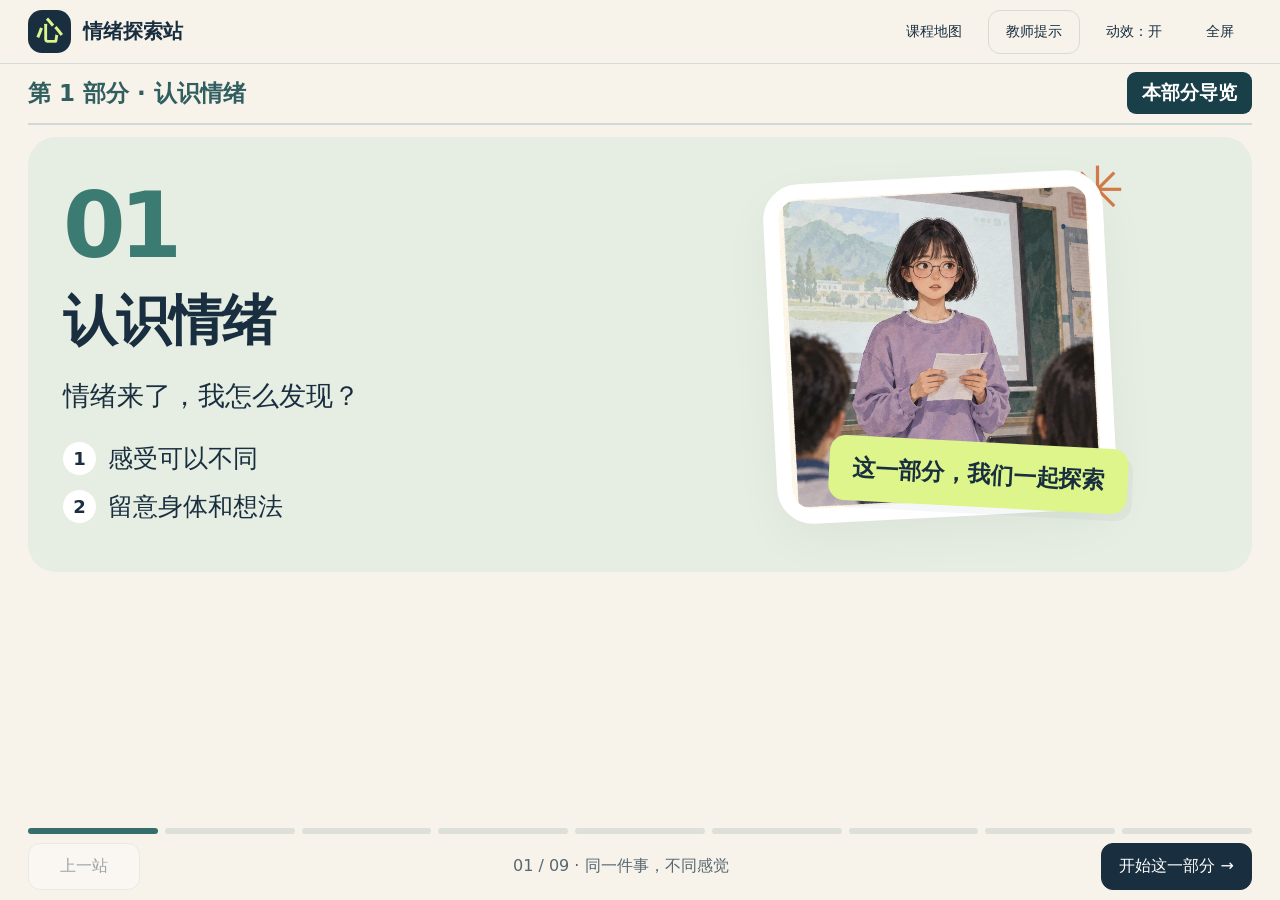
==== index.html @ 439ca166 "Publish emotion classroom and self-contained offline edition" ====
<!doctype html><html lang="zh-CN"><head><meta charset="utf-8"><meta name="viewport" content="width=device-width,initial-scale=1"><meta name="theme-color" content="#192f40"><meta name="description" content="面向初中生的50分钟情绪互动课堂。用校园故事理解情绪，练习缓冲、行动与求助。"><title>情绪探索站 · 和情绪相处</title><link rel="icon" type="image/svg+xml" href="data:image/svg+xml,%3Csvg xmlns='http://www.w3.org/2000/svg' viewBox='0 0 40 40'%3E%3Crect width='40' height='40' rx='12' fill='%23192f40'/%3E%3Cpath d='M10 23q10-18 20 0M12 28h16' fill='none' stroke='%23ddf58b' stroke-width='4' stroke-linecap='round'/%3E%3C/svg%3E"><link rel="stylesheet" href="style.css"></head><body><a class="skip" href="#main">跳到课堂内容</a><header class="topbar"><a class="brand" href="#" aria-label="回到第一站"><span class="brand-mark">心</span><span>情绪探索站</span></a><div class="tools"><button id="contentsBtn">课程地图</button><button id="teacherBtn">教师提示</button><button id="motionBtn" aria-pressed="true">动效：开</button><button id="fullBtn" title="切换全屏">全屏</button></div></header><main id="main" tabindex="-1"></main><footer class="journey"><div id="progress" aria-label="课程进度"></div><div class="journey-row"><button id="prev" class="nav-btn">上一站</button><span id="stepLabel"></span><button id="next" class="nav-btn primary">下一站 <span aria-hidden="true">→</span></button></div></footer><dialog id="mapDialog"><div class="dialog-head"><h2>今天的路线</h2><button data-close="mapDialog" aria-label="关闭课程地图">关闭</button></div><p>一起探索 50 分钟。不用记住所有术语，带走一个能用的方法。</p><div id="mapItems"></div></dialog><dialog id="teacherDialog"><div class="dialog-head"><h2>教师提示</h2><button data-close="teacherDialog" aria-label="关闭教师提示">关闭</button></div><div id="teacherContent"></div></dialog><script src="app.js"></script></body></html>
---- style.css ----
:root{--ink:#192f40;--muted:#586872;--paper:#f7f3eb;--teal:#356e6c;--lime:#ddf58b;--purple:#e2def9;--line:#d7dbd5;--orange:#af4c32;font-family:'Hiragino Sans GB','Microsoft YaHei',system-ui,sans-serif;color:var(--ink);background:var(--paper);font-size:16px}*{box-sizing:border-box}body{margin:0}button,a,input{ -webkit-tap-highlight-color:transparent}button{font:inherit;cursor:pointer;color:inherit;border:1px solid var(--line);background:transparent;border-radius:12px;padding:12px 17px;transition:background .2s,transform .2s}button:hover{background:#e9ece4}button:focus-visible,a:focus-visible,summary:focus-visible{outline:3px solid #7856ce;outline-offset:4px}button:disabled{opacity:.4;cursor:default}a{color:var(--teal);text-underline-offset:4px}.skip{position:absolute;top:-60px;z-index:10;background:#fff;padding:12px}.skip:focus{top:5px}.topbar{display:flex;justify-content:space-between;align-items:center;padding:22px max(28px,calc((100vw - 1280px)/2));border-bottom:1px solid var(--line);gap:15px}.brand{display:flex;align-items:center;gap:12px;text-decoration:none;font-weight:800;color:var(--ink);font-size:20px}.brand small{display:block;font-size:12px;letter-spacing:2px;font-weight:400;margin-top:3px;color:var(--muted)}.brand-mark{display:grid;place-items:center;width:43px;height:43px;border-radius:14px;background:var(--ink);color:var(--lime);font-size:25px}.tools{display:flex;gap:8px}.tools button{font-size:14px;border-color:transparent}.tools button:nth-child(2){border-color:var(--line)}main{max-width:1280px;margin:auto;padding:34px 28px 28px;min-height:calc(100svh - 210px);outline:none}.eyebrow{display:flex;gap:12px;align-items:center;color:var(--teal);font-size:14px;letter-spacing:1px;font-weight:700;margin:0 0 20px}.eyebrow .time{font-size:13px;color:var(--muted);font-weight:400;letter-spacing:0;border-left:1px solid var(--line);padding-left:12px}.stage-heading{display:flex;justify-content:space-between;gap:20px;align-items:flex-start;margin-bottom:28px}h1{font-size:clamp(29px,3.6vw,48px);letter-spacing:-1px;line-height:1.4;margin:0 0 14px;font-weight:850}h2{font-size:24px;line-height:1.5;margin:0 0 14px}p{line-height:1.8;margin:0 0 18px}.intro{color:var(--muted);font-size:18px}.split{display:grid;grid-template-columns:1fr 1.13fr;gap:58px;align-items:center}.visual{position:relative}.visual img{width:100%;display:block;border-radius:26px;aspect-ratio:1;object-fit:cover}.postcard{padding:14px;background:#fff;box-shadow:0 10px 35px #192f4010;transform:rotate(-2deg);border-radius:22px}.postcard img{border-radius:12px}.sticker{position:absolute;right:-12px;bottom:35px;background:var(--lime);padding:13px 22px;border-radius:8px;transform:rotate(5deg);font-size:18px;font-weight:700;box-shadow:0 5px 0 #192f400a}.question{font-size:30px;line-height:1.5;font-weight:750;margin:0 0 20px}.options{display:grid;grid-template-columns:1fr 1fr;gap:12px}.option{text-align:left;background:#fff;padding:21px 18px;border-radius:16px;border:2px solid transparent;font-size:19px;display:flex;gap:13px;align-items:center;min-height:80px}.option b{width:34px;height:34px;display:grid;place-items:center;border-radius:50%;background:var(--paper);font-size:15px;flex-shrink:0}.option:hover{transform:translateY(-3px);background:#fff;border-color:var(--teal)}.option.selected{background:var(--ink);color:white;border-color:var(--ink)}.option.selected b{background:var(--lime);color:var(--ink)}.response{padding:20px 23px;background:var(--purple);border-radius:16px;line-height:1.8;min-height:96px;margin-top:18px;font-size:17px}.response:empty{display:none}.fine{font-size:14px;color:var(--muted);line-height:1.8}.agreement{margin-top:18px;font-size:14px;line-height:1.8;color:var(--muted)}summary{cursor:pointer;font-weight:650}details p{margin-top:10px}.journey{max-width:1280px;margin:auto;padding:0 28px 24px}.journey-row{display:flex;align-items:center;justify-content:space-between;padding-top:16px;gap:10px}.journey-row span{font-size:14px;color:var(--muted)}.nav-btn{min-width:112px;background:#fff}.primary{background:var(--ink);color:white;border-color:var(--ink)}.primary:hover{background:#294957}.primary span{color:var(--lime)}#progress{display:flex;gap:7px}#progress button{flex:1;height:6px;border:0;padding:0;background:#dce0d8;border-radius:5px}#progress button.done{background:#789994}#progress button.current{background:var(--teal)}dialog{border:none;padding:30px;max-width:min(760px,94vw);max-height:88svh;border-radius:24px;background:var(--paper);color:var(--ink);box-shadow:0 30px 100px #0004}dialog::backdrop{background:#14293499;backdrop-filter:blur(4px)}.dialog-head{display:flex;justify-content:space-between;align-items:center;gap:20px;margin-bottom:14px}.dialog-head h2{margin:0}.dialog-head button{font-size:14px;background:#fff}#mapItems{display:grid;gap:10px}#mapItems button{display:flex;justify-content:space-between;gap:20px;text-align:left;background:#fff}#mapItems small{white-space:nowrap;color:var(--muted)}.note-block{padding:18px 0;border-bottom:1px solid var(--line)}.note-block h3{font-size:17px;margin:0 0 8px}.note-block p{font-size:16px;margin:0;white-space:pre-line}.badge{display:inline-block;background:var(--purple);padding:8px 12px;border-radius:30px;font-size:14px}.chips{display:flex;gap:10px;flex-wrap:wrap}.chips button.active{background:var(--ink);color:#fff}.fade-in{animation:appear .35s ease-out}@keyframes appear{from{opacity:.2;transform:translateY(8px)}to{opacity:1;transform:translateY(0)}}@media(min-width:1500px){main{padding-top:50px}.split{gap:80px}}@media(max-width:760px){.topbar{padding:16px 18px}.brand{font-size:17px;gap:8px}.brand small{font-size:11px}.brand-mark{width:36px;height:36px;font-size:21px}.tools{gap:0}.tools button{padding:10px 8px;font-size:13px}#fullBtn{display:none}main{padding:24px 20px;min-height:0}.split{grid-template-columns:1fr;gap:28px}.visual{max-width:320px;width:100%;margin:auto}.postcard{padding:10px}.sticker{right:-6px;bottom:15px;font-size:15px;padding:10px 15px}.question{font-size:25px}.option{font-size:17px;padding:16px 12px;min-height:72px}.options{gap:10px}.intro{font-size:16px}.journey{padding:15px 20px 24px}.stage-heading{display:block}.eyebrow{font-size:13px;gap:8px}.time{font-size:12px!important}.response{font-size:16px}.journey-row span{font-size:12px}.nav-btn{min-width:85px;padding:12px}dialog{padding:22px}.brand small{letter-spacing:1px}}@media(prefers-reduced-motion:reduce){*,*:before,*:after{animation:none!important;transition:none!important;scroll-behavior:auto!important}}
.lab-layout{display:grid;grid-template-columns:0.85fr 1.15fr;gap:48px;align-items:center}.lab-tabs{display:grid;gap:12px}.lab-tab{background:white;border:2px solid transparent;text-align:left;padding:20px 23px;display:grid;grid-template-columns:80px 1fr;gap:15px;align-items:center}.lab-tab.active{border-color:var(--teal);background:#eaf0e4}.lab-tab strong{font-size:23px}.lab-tab span{font-size:16px;line-height:1.7}.concept{margin-top:24px;border-top:1px solid var(--line);padding-top:22px;font-size:18px;line-height:1.8}.concept b{color:var(--teal)}.theory-tag{display:inline-flex;background:var(--purple);font-size:14px;padding:8px 14px;border-radius:24px;white-space:nowrap}.scenario{padding:20px 25px;background:white;border-left:4px solid var(--teal);border-radius:0 15px 15px 0;margin:20px 0;font-size:20px;line-height:1.7}.switches{display:flex;gap:10px;flex-wrap:wrap;margin-bottom:20px}.switches button{background:#fff}.switches button.active{background:var(--ink);color:#fff;border-color:var(--ink)}.model{display:grid;grid-template-columns:1fr 44px 1fr 44px 1fr;align-items:center;margin:25px 0}.model-part{padding:23px;background:white;border-radius:20px;min-height:172px}.model-part:nth-child(3){background:var(--purple)}.model-part h3{font-size:16px;color:var(--teal);margin:0 0 14px}.model-part p{font-size:23px;line-height:1.65;margin:0}.model-join{text-align:center;font-size:26px;color:var(--teal)}.check-panel{display:grid;grid-template-columns:1.1fr 1fr;gap:28px;align-items:center;padding:24px 28px;border:1px solid var(--line);border-radius:20px}.check-panel h2{font-size:20px}.check-panel p{margin:0;font-size:16px}.check-panel .options{grid-template-columns:1fr}.check-panel .option{min-height:55px;padding:13px;font-size:16px}.check-panel .response{font-size:16px;min-height:0;grid-column:1/-1;margin-top:0}.strategy-nav{display:grid;grid-template-columns:repeat(5,1fr);gap:10px;margin-top:25px}.strategy-nav button{text-align:left;padding:20px 16px;background:#fff;border:2px solid transparent}.strategy-nav button strong{display:block;font-size:38px;color:var(--teal);margin-bottom:16px;font-weight:450}.strategy-nav button span{font-size:19px;font-weight:700}.strategy-nav button small{display:block;color:var(--muted);font-size:13px;margin-top:8px}.strategy-nav button.active{background:var(--ink);color:white}.strategy-nav button.active strong{color:var(--lime)}.strategy-nav button.active small{color:#cedbd9}.strategy-detail{display:grid;grid-template-columns:150px 1fr;gap:30px;align-items:center;margin-top:24px;padding:28px;background:var(--purple);border-radius:22px}.strategy-detail .big-num{font-size:95px;color:#6b62a4;line-height:1;font-weight:350}.strategy-detail h2{font-size:28px}.strategy-detail p{margin:0;font-size:18px}.timer-layout{display:grid;grid-template-columns:1.1fr 0.9fr;gap:44px;align-items:start}.practice-panel{background:var(--ink);color:#fff;border-radius:28px;padding:32px;text-align:center}.practice-panel .fine{color:#c1d0d1}.timer-face{margin:25px auto;width:230px;height:230px;display:grid;place-content:center;border-radius:50%;border:4px solid #507070;box-shadow:0 0 0 12px #ffffff05}.timer-face strong{font-size:62px;letter-spacing:2px;font-variant-numeric:tabular-nums;font-weight:500;color:var(--lime)}.timer-face span{font-size:14px;color:#c4d0cd;margin-top:8px}.timer-prompt{font-size:23px;line-height:1.7;min-height:80px}.timer-buttons{display:flex;justify-content:center;gap:12px;margin:20px 0}.timer-buttons button{color:white;border-color:#708689}.timer-buttons .primary{color:var(--ink);background:var(--lime);border-color:var(--lime)}.timer-buttons button:hover{background:#47646a}.voice-control{display:flex;justify-content:center;gap:9px;align-items:center;font-size:14px;color:#d8e0dd}.voice-control input{width:19px;height:19px;accent-color:var(--lime)}.practice-guide img{width:100%;max-height:260px;object-fit:contain;border-radius:20px}.practice-guide .chips{margin:18px 0}.practice-guide h2{font-size:24px}.practice-guide p{font-size:17px}.quiet-link{font-size:14px;margin-top:14px;display:inline-block}.mini-feedback{padding:15px;background:#fff;border-radius:16px;font-size:16px;line-height:1.8}.action-layout{display:grid;grid-template-columns:0.8fr 1.2fr;gap:30px}.scene-tabs{display:grid;gap:12px;align-content:start}.scene-tabs button{text-align:left;padding:22px;background:#fff;font-size:19px;border:2px solid transparent}.scene-tabs button.active{border-color:var(--teal);background:#e8eee4}.action-card{background:var(--purple);padding:32px;border-radius:24px;min-height:340px;display:flex;flex-direction:column;justify-content:center}.action-card .quote{font-size:31px;line-height:1.7;font-weight:700;margin-bottom:24px}.action-card p{font-size:18px}.label{font-size:14px;color:var(--teal);display:block;margin-bottom:12px}.rehearsal{display:grid;grid-template-columns:1fr 1fr;gap:35px}.rehearsal .prompt-card{padding:30px;background:var(--purple);border-radius:25px}.prompt-card .big-quote{font-size:45px;font-weight:750;line-height:1.6;margin:20px 0 28px}.phase-list{display:grid;gap:12px}.phase-list div{font-size:17px;padding:13px 0;border-bottom:1px solid #a4a1be55}.phase-list strong{margin-right:16px;color:var(--teal)}.support-grid{display:grid;grid-template-columns:0.8fr 1.2fr;gap:42px;align-items:center}.support-grid img{width:100%;border-radius:24px}.response-choices{display:grid;gap:10px}.response-choices button{text-align:left;padding:16px;background:#fff;line-height:1.6;font-size:18px}.response-choices button.active{background:var(--ink);color:#fff}.help-path{margin-top:30px;padding-top:25px;border-top:1px solid var(--line)}.help-path h2{margin-bottom:18px}.help-cards{display:grid;grid-template-columns:1fr 1fr 1fr;gap:14px}.help-card{padding:22px;background:#fff;border-radius:18px}.help-card:last-child{background:#f4e2d8}.help-card h3{font-size:20px;margin:0 0 12px}.help-card p{font-size:16px;margin:0}.help-script{margin-top:20px;font-size:24px;line-height:1.7;padding:24px;background:var(--purple);border-radius:18px}.recap-grid{display:grid;grid-template-columns:1.1fr .9fr;gap:35px}.takeaway{background:var(--ink);color:white;padding:32px;border-radius:25px}.takeaway h2{font-size:30px;color:var(--lime)}.takeaway .small{color:#cfdbd8;font-size:15px}.takeaway p{font-size:22px}.takeaway .badge{color:var(--ink);margin:6px 4px 6px 0}.end-note{font-size:18px;margin-top:25px}.sources{margin-top:28px;border-top:1px solid var(--line);padding-top:20px}.sources summary{font-size:15px}.sources li{margin:12px 0;line-height:1.7;font-size:14px}.small-note{margin-top:20px;font-size:14px;color:var(--muted)}.big-dialog-note{padding:17px;background:var(--purple);border-radius:14px}.teacher-source{font-size:14px;margin:18px 0 0}.teacher-source a{display:inline-block;margin-right:12px}.practice-media{margin-top:22px;padding:16px;background:#fff;border-radius:16px}.practice-media summary{font-size:14px}.practice-media p{font-size:14px}.next-hint{font-size:15px;color:var(--muted)}@media(max-width:950px){.strategy-nav{gap:6px}.strategy-nav button{padding:15px 10px}.strategy-nav button span{font-size:17px}.timer-layout{gap:25px}.timer-face{width:200px;height:200px}.model-part{padding:18px}.model-part p{font-size:20px}}@media(max-width:760px){.lab-layout,.timer-layout,.action-layout,.rehearsal,.support-grid,.recap-grid{grid-template-columns:1fr;gap:24px}.lab-layout .visual{max-width:260px}.model{grid-template-columns:1fr;gap:10px}.model-part{min-height:auto;padding:20px}.model-join{transform:rotate(90deg);font-size:20px;line-height:1}.model-part p{font-size:21px}.check-panel{grid-template-columns:1fr;padding:20px;gap:20px}.theory-tag{white-space:normal;margin-top:8px}.strategy-nav{grid-template-columns:repeat(2,1fr)}.strategy-nav button:last-child{grid-column:1/-1}.strategy-nav button strong{font-size:30px;margin-bottom:7px}.strategy-nav button span{font-size:18px}.strategy-detail{grid-template-columns:50px 1fr;padding:22px;gap:15px}.strategy-detail .big-num{font-size:43px}.strategy-detail h2{font-size:23px}.strategy-detail p{font-size:16px}.practice-panel{padding:25px}.practice-guide img{max-height:200px}.timer-face{width:210px;height:210px}.action-card{min-height:280px;padding:25px}.action-card .quote{font-size:26px}.scene-tabs{grid-template-columns:1fr 1fr 1fr;gap:8px}.scene-tabs button{font-size:15px;padding:13px 9px}.prompt-card .big-quote{font-size:37px}.support-grid img{max-height:260px;object-fit:contain}.help-cards{grid-template-columns:1fr}.help-script{font-size:21px}.takeaway{padding:25px}.scenario{font-size:18px}.lab-tab{grid-template-columns:70px 1fr}.stage-heading{margin-bottom:20px}.badge{font-size:13px}.rehearsal .prompt-card{padding:23px}}@media(min-width:1600px){body:fullscreen{font-size:20px}body:fullscreen main{max-width:1500px}body:fullscreen .journey{max-width:1500px}}
.local-audio{margin:10px 0 15px}.local-audio>span{display:block;font-size:13px;color:var(--muted);margin-bottom:7px}.local-audio audio{display:block;width:100%;height:38px;max-width:470px}.local-video{margin-top:14px}.local-video summary{font-size:16px;color:var(--teal);padding:14px 0}.local-video video{width:100%;aspect-ratio:16/9;border-radius:16px;background:#192f40}.split .visual{max-width:370px;margin:22px auto 0}.split h1{font-size:clamp(30px,3.5vw,46px);line-height:1.3}.split .response{min-height:80px;padding:15px 20px}.split .option{min-height:68px;padding:15px}.split .question{font-size:28px;margin-bottom:15px}.split p{margin-bottom:12px}@media(min-width:761px) and (max-height:850px){.split .visual{max-width:290px}.split h1{font-size:38px}main{padding-top:25px}.eyebrow{margin-bottom:15px}.topbar{padding-top:16px;padding-bottom:16px}.split .option{min-height:58px}.split{gap:50px}}@media(max-width:760px){.split .visual{max-width:230px}.split{gap:20px}.split h1{font-size:31px}.local-audio audio{height:42px}.timer-layout .practice-guide{order:-1}.practice-guide img{display:none}.practice-guide .mini-feedback{display:none}.timer-prompt{font-size:21px}.timer-face{width:170px;height:170px}.timer-face strong{font-size:48px}.topbar{flex-wrap:wrap}.tools{margin-left:auto}}
.practice-panel .badge{color:var(--ink)}
.lab-tab{grid-template-columns:120px 1fr}.lab-tab strong{font-size:22px}@media(max-width:760px){.lab-tab{grid-template-columns:85px 1fr;padding:18px 15px;gap:10px}.lab-tab strong{font-size:20px}}
.nav-btn{white-space:nowrap}
/* Guided teaching: finite motion, three purposeful steps, no breathing pacing. */
.lesson-phases{display:flex;gap:10px;margin-bottom:28px}.lesson-phases button{flex:1;display:flex;gap:10px;align-items:center;background:#fff;padding:13px 18px;font-size:17px}.lesson-phases button span{font-size:12px;color:var(--teal)}.lesson-phases button small{margin-left:auto;font-size:12px;color:var(--muted)}.lesson-phases button[aria-current=step]{background:var(--ink);color:#fff}.lesson-phases button[aria-current=step] span{color:var(--lime)}.lesson-phases button[aria-current=step] small{color:#d2dcda}.theory-flow{display:grid;grid-template-columns:repeat(3,1fr);gap:20px;margin:30px 0}.theory-card{border:1px solid var(--line);background:white;border-radius:24px;padding:28px;animation:concept-in .65s both;animation-delay:calc(var(--i)*.14s)}.theory-card:nth-child(2){background:var(--purple)}.card-count{display:inline-block;color:var(--teal);font-size:36px;margin-bottom:25px}.theory-card h2{font-size:28px}.theory-card p{font-size:20px;line-height:1.8}.theory-example{display:flex;gap:30px;align-items:center;border-left:4px solid var(--teal);padding:20px 25px;background:#eaf0e4;border-radius:0 18px 18px 0}.theory-example>span{flex-shrink:0;color:var(--teal);font-size:14px}.theory-example p{margin:0;font-size:20px}.transition-line,.flow-caption{font-size:16px;color:var(--muted);margin:22px 0}.reveal-answer{margin-top:30px;background:var(--purple);border-radius:24px;padding:28px}.reveal-answer summary{font-size:22px;padding:8px}.answer-body{padding-top:25px;animation:concept-in .45s both}.answer-body h2{font-size:26px;line-height:1.8}.answer-body p{font-size:22px;line-height:1.9}.review-takeaway{padding:30px 0}.review-takeaway span{font-size:15px;color:var(--muted)}.review-takeaway p{font-size:25px;line-height:1.8}.review-takeaway b{color:var(--teal);margin:0 12px}.model-part{animation:concept-in .5s both}.model-part:nth-child(3){animation-delay:.12s}.model-part:nth-child(5){animation-delay:.24s}.strategy-detail{animation:concept-in .45s both}.timer-face{--sweep:0deg;position:relative;border:0;background:radial-gradient(circle,var(--ink) 67%,transparent 68%),conic-gradient(var(--lime) var(--sweep),#507070 0)}.is-running .timer-face{box-shadow:0 0 0 12px #ddf58b12}.still *,.still *:before,.still *:after{animation:none!important;transition:none!important;scroll-behavior:auto!important}@keyframes concept-in{from{opacity:0;transform:translateY(16px)}to{opacity:1;transform:translateY(0)}}
@media(max-width:760px){.lesson-phases{gap:6px;margin-bottom:22px}.lesson-phases button{padding:12px 6px;font-size:14px;gap:5px;justify-content:center;flex-wrap:wrap}.lesson-phases button small{width:100%;margin:0;text-align:center}.theory-flow{grid-template-columns:1fr;gap:12px;margin:22px 0}.theory-card{padding:20px}.card-count{font-size:22px;margin-bottom:10px}.theory-card h2{font-size:23px}.theory-card p{font-size:18px;margin-bottom:0}.theory-example{display:block;padding:20px}.theory-example p{font-size:18px;margin-top:8px}.reveal-answer{padding:20px}.answer-body h2{font-size:22px}.answer-body p,.review-takeaway p{font-size:19px}.tools button{font-size:12px;padding:10px 7px}}
@media(prefers-reduced-motion:reduce){*,*:before,*:after{animation:none!important;transition:none!important}}
@media(min-width:761px) and (max-height:900px){main:has(.theory-flow){padding-top:16px;padding-bottom:10px}.lesson-phases{margin-bottom:18px}.theory-flow{margin:18px 0;gap:16px}.theory-card{padding:20px}.card-count{font-size:26px;margin-bottom:12px}.theory-card h2{font-size:25px;margin-bottom:10px}.theory-card p{font-size:18px;margin:0}.theory-example{padding:15px 20px}.theory-example p{font-size:18px}.flow-caption,.transition-line{margin:14px 0;font-size:14px}main:has(.theory-flow) h1{font-size:36px}main:has(.theory-flow) .intro{font-size:18px;margin-bottom:0}main:has(.theory-flow) .stage-heading{margin-bottom:18px}}
/* Projection-first content: directly visible explanations, strong type hierarchy. */
.display-cards{display:grid;grid-template-columns:repeat(3,1fr);gap:20px;margin:26px 0}.display-cards.two-col{grid-template-columns:repeat(2,1fr)}.display-card{background:#fff;border:1px solid var(--line);border-radius:22px;padding:24px;animation:concept-in .45s both}.display-card:nth-child(2){background:var(--purple)}.display-card .label{font-size:20px;color:#315f60;margin-bottom:16px}.display-card h2{font-size:28px;line-height:1.55;margin:0 0 14px}.display-card p{font-size:24px;line-height:1.65;margin:0}.class-takeaway{background:#e8eedf;border-left:5px solid var(--teal);padding:20px 24px;font-size:26px;line-height:1.65;margin:22px 0}.class-note{font-size:21px;line-height:1.7;color:#3c515b}.strategy-all{grid-template-columns:repeat(6,1fr);gap:16px}.strategy-all .display-card{grid-column:span 2}.strategy-all .display-card:nth-child(n+4){grid-column:span 3}.strategy-all .display-card h2{font-size:25px}.strategy-all .display-card p{font-size:23px}.support-direct{display:grid;grid-template-columns:.85fr 1.15fr;gap:24px;align-items:start}.support-direct video{width:100%;border-radius:20px;background:var(--ink)}.support-lines{display:block;margin:0}.support-lines .display-card{padding:18px;margin-bottom:14px}.support-lines .display-card h2{font-size:25px;margin-bottom:8px}.support-lines .label{margin-bottom:8px}.support-lines .display-card p{font-size:22px}.review-label{font-size:20px;color:var(--teal);margin:0}.reveal-answer .answer-body{padding-top:12px}.answer-body h2{font-size:28px}.answer-body p{font-size:26px}
@media(min-width:761px){h1,main:has(.theory-flow) h1{font-size:40px;line-height:1.4}.intro,main:has(.theory-flow) .intro{font-size:24px;line-height:1.6}.theory-card p{font-size:24px}.theory-card h2{font-size:28px}.theory-example p{font-size:24px}.theory-card .card-count{font-size:24px;margin-bottom:12px}.theory-flow{gap:18px}.theory-card{padding:22px}.concept{font-size:24px}.practice-guide p,.mini-feedback,.phase-list div{font-size:23px}.practice-guide h2{font-size:27px}.practice-guide .fine{font-size:18px}.phase-list strong{display:block}.lesson-phases button{font-size:18px}.local-audio>span{font-size:18px}.theory-example>span{font-size:18px}.review-takeaway p{font-size:26px}.transition-line,.flow-caption{font-size:18px}.journey-row span{font-size:16px}}
@media(min-width:761px) and (max-height:900px){.topbar{padding-top:12px;padding-bottom:12px}main{padding-top:14px}.lesson-phases{margin-bottom:14px}.stage-heading{margin-bottom:18px}.display-cards{margin:18px 0;gap:16px}.display-card{padding:20px}.display-card h2{font-size:27px}.display-card .label{margin-bottom:10px}.display-card p{font-size:24px}.class-takeaway{margin:16px 0;padding:16px 20px}.theory-card p,.theory-example p{font-size:24px}.class-note{margin:12px 0}.strategy-all .display-card{padding:16px}.strategy-all .display-card h2{font-size:24px}.strategy-all .display-card p{font-size:22px}}
@media(max-width:760px){.display-cards,.display-cards.two-col,.strategy-all,.support-direct{grid-template-columns:1fr;gap:14px}.strategy-all .display-card,.strategy-all .display-card:nth-child(n+4){grid-column:auto}.display-card{padding:20px}.display-card .label{font-size:17px}.display-card h2,.strategy-all .display-card h2{font-size:24px}.display-card p,.strategy-all .display-card p{font-size:20px}.class-takeaway{font-size:22px;padding:18px}.class-note{font-size:18px}.answer-body h2{font-size:23px}.answer-body p{font-size:21px}.support-lines .display-card h2{font-size:23px}.support-lines .display-card p{font-size:20px}}
@media(prefers-reduced-motion:reduce){*,*:before,*:after{animation:none!important;transition:none!important}}
.support-direct video{aspect-ratio:16/9;object-fit:contain}
/* Illustrated classroom edition */
.visual-lesson{display:grid;grid-template-columns:1.05fr .95fr;gap:52px;align-items:center;min-height:510px}.visual-copy h1,.activity-hero h1{font-size:clamp(36px,3.7vw,52px);line-height:1.35;margin:20px 0 24px;letter-spacing:-1px}.scene-art{position:relative;margin:20px 25px 28px;isolation:isolate;min-width:0}.photo-frame{background:white;border:15px solid white;border-radius:36px;box-shadow:0 16px 50px #192f400b;transform:rotate(-3deg);overflow:hidden}.photo-frame img{width:100%;display:block;aspect-ratio:1;object-fit:cover;border-radius:20px}.scene-art figcaption{position:absolute;right:-18px;bottom:10px;padding:17px 23px;background:var(--lime);border-radius:16px;font-size:23px;font-weight:750;transform:rotate(3deg);box-shadow:5px 7px 0 #192f4009;animation:sticker-settle .9s ease-out both}.art-spark{position:absolute;right:-15px;top:-24px;color:#d27a49;font-size:65px;animation:spark-turn 18s linear infinite;z-index:-1}.living-model{margin:18px 0}.living-node{display:flex;gap:20px;align-items:center}.node-dot{width:62px;height:62px;display:grid;place-items:center;background:#e1dcf6;border-radius:50%;font-size:28px;flex-shrink:0;animation:node-glow 9s ease-in-out infinite;animation-delay:calc(var(--i)*3s)}.living-node:nth-of-type(3) .node-dot{background:#f3d6bd}.living-node h2{font-size:27px;margin:0 0 3px}.living-node p{font-size:24px;margin:0;color:#4b6166}.living-link{display:block;margin:3px 0 3px 23px;color:var(--teal);font-size:25px;animation:link-travel 3s ease-in-out infinite}.visual-bottom{border-left:4px solid #467b73;padding-left:17px;font-size:24px;line-height:1.65;margin:24px 0 10px}.review-poster{display:grid;grid-template-columns:1.1fr .9fr;gap:38px;padding:38px 42px;background:#193f49;border-radius:32px;color:white;align-items:center;min-height:500px;overflow:hidden}.review-poster h1{font-size:46px;color:#e2f797;line-height:1.4;margin:25px 0}.review-poster p{font-size:26px;line-height:1.7}.review-poster .scene-art{margin:20px 10px}.review-poster figcaption{color:var(--ink);font-size:20px}.poster-kicker{color:#c3d8d4;font-size:18px}.poster-route{display:flex;gap:10px;align-items:center;flex-wrap:wrap;margin:30px 0}.poster-route span{background:#ffffff13;padding:10px 12px;border-radius:12px;font-size:19px}.poster-route b{color:#dff594}.poster-question{border-top:1px solid #ffffff33;padding-top:20px;color:#e3e9e7}.story-line{font-size:27px;line-height:1.6}.feeling-bubbles{display:grid;grid-template-columns:repeat(4,1fr);gap:12px;margin:30px 0}.feeling-bubbles>div{text-align:center}.face{width:78px;height:78px;display:grid;place-items:center;font-size:42px;border-radius:50%;background:#e6edbd;margin:auto auto 13px;animation:float-soft 6s ease-in-out infinite}.feeling-bubbles>div:nth-child(2) .face{background:#e4def8;animation-delay:-2s}.feeling-bubbles>div:nth-child(3) .face{background:#f6d4b2;animation-delay:-4s}.feeling-bubbles>div:nth-child(4) .face{background:#d4e4e7;animation-delay:-1s}.feeling-bubbles b{font-size:22px}.signal-scene{display:grid;grid-template-columns:1fr 1fr;gap:60px;align-items:center}.signal-scene .scene-art{max-width:370px;margin:10px auto 25px}.signal-stack article{display:flex;align-items:center;gap:25px;padding:19px 0;border-bottom:1px solid var(--line)}.signal-stack h2{font-size:27px;margin:0 0 7px}.signal-stack p{font-size:26px;margin:0}.signal-icon{font-size:48px;width:78px;height:78px;display:grid;place-items:center;background:#e4def8;border-radius:23px;animation:float-soft 7s ease-in-out infinite}.signal-stack article:nth-child(2) .signal-icon{background:#f5d9bd;animation-delay:-2s}.signal-stack article:nth-child(3) .signal-icon{background:#deebbb;animation-delay:-4s}.detective-layout{display:grid;grid-template-columns:.62fr 1.38fr;align-items:center;gap:35px}.detective-layout>img{width:100%;border-radius:50%;animation:lens-scan 9s ease-in-out infinite}.fact-pair{display:grid;grid-template-columns:1fr;gap:8px}.fact-pair article{border-radius:22px;padding:20px 25px;background:white;position:relative}.fact-pair article:last-child{background:#e2def9}.fact-pair article>span{font-size:18px;color:var(--teal)}.fact-pair h2{font-size:30px;margin:10px 0}.fact-pair p{font-size:24px;margin:0}.not-equal{font-size:36px;text-align:center;color:#a65c38;line-height:1}.story-triptych{display:grid;grid-template-columns:repeat(3,1fr);gap:25px}.story-triptych article{background:#fff;border-radius:25px;padding:16px 20px 22px;overflow:hidden}.story-triptych img{width:100%;aspect-ratio:1.3;object-fit:cover;border-radius:16px;margin-bottom:16px}.story-triptych article>span{font-size:18px;color:var(--teal)}.story-triptych h2{font-size:27px;line-height:1.6;margin:12px 0 0}.story-triptych article:nth-child(2){background:#e7e2f7}.story-triptych article:nth-child(3){background:#e5ecd3}.practice-panel{background:#193f49}.strategy-all .display-card{border-top:5px solid #50887f}.strategy-all .display-card:nth-child(2n){border-color:#ab93d0}.strategy-all .display-card:nth-child(3n){border-color:#d79360}
@keyframes float-soft{0%,100%{transform:translateY(0)}50%{transform:translateY(-7px)}}@keyframes spark-turn{to{transform:rotate(360deg)}}@keyframes link-travel{0%,100%{transform:translateY(-2px)}50%{transform:translateY(5px)}}@keyframes node-glow{0%,28%,100%{box-shadow:0 0 0 0 #356e6c00}12%{box-shadow:0 0 0 9px #356e6c15}}@keyframes lens-scan{0%,100%{transform:rotate(-4deg)}50%{transform:rotate(5deg)}}@keyframes sticker-settle{from{transform:translateY(14px) rotate(-5deg);opacity:.4}to{transform:translateY(0) rotate(3deg);opacity:1}}
@media(min-width:761px) and (max-height:900px){.visual-lesson{min-height:480px;gap:35px}.visual-copy h1,.activity-hero h1{font-size:42px;margin:16px 0 20px}.scene-art{max-width:400px;margin:20px auto 30px;width:90%}.living-node h2{font-size:26px}.living-node p{font-size:24px}.living-link{font-size:22px}.visual-bottom{margin-top:20px}.review-poster{min-height:480px;padding:30px 35px}.review-poster h1{font-size:42px}.review-poster p{font-size:24px}.story-triptych img{max-height:260px}.signal-scene .scene-art{max-width:310px}.detective-layout>img{max-width:290px;margin:auto}}
@media(max-width:760px){.visual-lesson,.review-poster,.signal-scene,.detective-layout{grid-template-columns:1fr;gap:20px;min-height:0}.visual-copy h1,.activity-hero h1{font-size:33px;margin:18px 0}.scene-art{width:80%;max-width:300px;margin:16px auto 32px;grid-row:2}.scene-art figcaption{font-size:17px;padding:12px 15px;right:-15px}.photo-frame{border-width:10px;border-radius:26px}.art-spark{font-size:45px}.living-model{display:flex;gap:10px;align-items:flex-start}.living-node{display:block;flex:1}.node-dot{width:45px;height:45px;font-size:20px;margin-bottom:10px}.living-node h2{font-size:19px}.living-node p{font-size:17px;line-height:1.6}.living-link{display:none}.visual-bottom{font-size:20px}.review-poster{padding:25px 22px;border-radius:25px}.review-poster h1{font-size:33px}.review-poster p{font-size:21px}.poster-route{gap:6px;margin:22px 0}.poster-route span{font-size:15px;padding:8px}.poster-kicker{font-size:16px}.story-line{font-size:22px}.face{width:60px;height:60px;font-size:33px}.feeling-bubbles{gap:8px}.feeling-bubbles b{font-size:17px}.signal-scene .scene-art{max-width:250px;grid-row:1}.signal-stack article{padding:15px 0}.signal-stack h2{font-size:23px}.signal-stack p{font-size:21px}.signal-icon{font-size:35px;width:60px;height:60px}.detective-layout>img{max-width:170px;margin:auto}.fact-pair h2{font-size:24px}.fact-pair p{font-size:20px}.story-triptych{grid-template-columns:1fr}.story-triptych article{display:grid;grid-template-columns:110px 1fr;column-gap:18px;align-items:center}.story-triptych img{grid-row:1/3;aspect-ratio:1;margin:0}.story-triptych article>span{font-size:16px}.story-triptych h2{font-size:22px;margin-top:5px}}
@media(prefers-reduced-motion:reduce){*,*:before,*:after{animation:none!important;transition:none!important}}
.compact-practice .practice-guide .scene-art{max-width:260px;margin:0 auto 28px}.compact-practice .practice-guide .scene-art img{max-height:none;display:block}.compact-practice .practice-guide h2{font-size:27px;margin:15px 0 10px}.compact-practice .practice-guide p{font-size:24px;margin:0}.compact-practice .practice-guide .chips{justify-content:center}.compact-practice .practice-panel{padding:22px 28px}.compact-practice .timer-face{width:165px;height:165px;margin:18px auto}.compact-practice .timer-face strong{font-size:48px}.compact-practice .timer-prompt{font-size:24px;min-height:68px}.compact-practice .timer-buttons{margin:14px 0}.compact-practice .fine{margin:10px 0 0}.compact-rehearsal .practice-panel{padding:22px}.compact-rehearsal .timer-face{width:170px;height:170px;margin:18px auto}.compact-rehearsal .timer-face strong{font-size:48px}.compact-rehearsal .timer-prompt{font-size:24px;min-height:70px}.compact-rehearsal .prompt-card .big-quote{font-size:45px;margin:10px 0 22px}.rehearsal-steps{display:flex;gap:12px;align-items:center;margin:20px 0;font-size:24px}.rehearsal-steps b{color:var(--teal)}
body.classroom-screen{height:100svh;overflow:hidden;display:flex;flex-direction:column}.classroom-screen .topbar{height:64px;flex-shrink:0;padding-top:8px;padding-bottom:8px}.classroom-screen main{position:relative;flex:1;width:100%;max-width:none;min-height:0;padding:0;overflow:hidden}.classroom-screen .screen-content{position:absolute;left:50%;top:8px;transform-origin:top center}.classroom-screen .journey{height:78px;flex-shrink:0;padding:6px 28px 10px;width:100%;max-width:1280px}.classroom-screen .journey-row{padding-top:9px}.classroom-screen .lesson-phases{margin-bottom:12px}.classroom-screen .lesson-phases button{padding:9px 16px}.classroom-screen .eyebrow{margin-bottom:13px}.classroom-screen .stage-heading{margin-bottom:18px}.classroom-screen .stage-heading h1{font-size:38px}.classroom-screen .intro{margin-bottom:12px}.classroom-screen .visual-lesson{min-height:0}.classroom-screen .review-poster{min-height:0}.classroom-screen .living-node .node-dot{width:51px;height:51px}.classroom-screen .living-link{line-height:1;margin-top:2px;margin-bottom:2px}.classroom-screen .scene-art{max-width:360px}.classroom-screen .review-poster .scene-art{max-width:310px}.classroom-screen .support-direct .display-card{padding:13px 18px;margin-bottom:12px}.classroom-screen .support-direct .display-card h2{font-size:24px}.classroom-screen .support-direct .display-card p{font-size:22px}.classroom-screen .support-direct video{margin-top:12px}.classroom-screen .class-note{margin:10px 0}.classroom-screen .story-triptych img{max-height:220px}.classroom-screen .feeling-bubbles{margin:22px 0}.classroom-screen .signal-scene .scene-art{max-width:290px}
@media(max-width:899px){.screen-content{width:auto!important;transform:none!important}.compact-practice .practice-guide{order:0}.compact-practice .practice-guide .scene-art{display:block;max-width:230px}.compact-practice .practice-guide .scene-art img{display:block}.compact-rehearsal .prompt-card .big-quote{font-size:36px}}
.section-bar{display:flex;align-items:center;justify-content:space-between;gap:15px;margin:0 0 16px;padding:0 0 12px;border-bottom:2px solid #cedbd5}.section-bar strong{font-size:23px;color:#315f60}.page-kind{font-size:19px;font-weight:700;padding:8px 15px;border-radius:9px;background:#e3dff5;color:#493d75}.page-kind.kind-1{background:#f6dcc4;color:#7b452b}.page-kind.kind-2{background:#dceacc;color:#3b603c}.page-kind.kind--1{background:#193f49;color:white}.section-cover{display:grid;grid-template-columns:1fr 1fr;gap:45px;align-items:center;padding:20px 35px 25px;background:#e6ede2;border-radius:28px;min-height:450px}.section-number{font-size:100px;font-weight:800;line-height:1;color:#3c7b72;letter-spacing:-6px}.section-cover h1{font-size:54px;margin:12px 0}.section-cover p{font-size:27px;line-height:1.6;margin:15px 0 25px}.section-outline{display:grid;gap:15px;font-size:25px}.section-outline div{display:flex;align-items:center;gap:12px}.section-outline b{width:33px;height:33px;display:grid;place-items:center;border-radius:50%;background:#fff;font-size:18px}.section-1{background:#e9e3f4}.section-2{background:#f0e4d5}.section-3{background:#dce9e9}.model-name{font-size:28px!important;color:#65528f!important;margin:0 0 14px!important}.visual-copy h1{font-size:36px!important;margin-top:10px!important}.map-section{padding-bottom:12px;border-bottom:1px solid var(--line)}.map-section h3{margin:10px 0}.map-section h3 button{background:#e1eacb!important;font-weight:750;width:100%}.map-section>button{width:100%;margin:6px 0}.classroom-screen .section-bar{margin-bottom:12px;padding-bottom:9px}.classroom-screen .section-cover{min-height:420px}.classroom-screen .section-number{font-size:90px}.classroom-screen .section-cover .scene-art{max-width:340px}.classroom-screen .living-node h2{font-size:24px}.classroom-screen .living-node p{font-size:23px}.classroom-screen .model-name{font-size:27px!important}
@media(max-width:899px){.section-bar strong{font-size:18px}.page-kind{font-size:15px;padding:8px}.section-cover{grid-template-columns:1fr;padding:25px;gap:15px;min-height:0}.section-number{font-size:70px}.section-cover h1{font-size:40px}.section-cover p{font-size:22px}.section-outline{font-size:21px}.model-name{font-size:23px!important}.visual-copy h1{font-size:29px!important}}
.deep-top{display:flex;align-items:center;justify-content:space-between;margin:8px 0}.deep-top .model-name{margin:0!important}.theory-count{font-size:18px;color:#586872}.theory-deep h1{font-size:37px;margin:14px 0 20px;line-height:1.4}.deep-grid{display:grid;grid-template-columns:1.4fr .85fr;gap:35px;align-items:center}.deep-content{display:grid;gap:15px}.deep-content article{padding:16px 20px;background:#fff;border:1px solid #d6dcd4;border-radius:18px;border-left:5px solid #5a4985}.deep-content article:nth-child(2){border-left-color:#a65322}.deep-content article:nth-child(3){border-left-color:#286c62}.meaning-label{font-size:18px;font-weight:750;display:inline-block;padding:4px 10px;border-radius:6px}.concept-label{background:#e7e0fa;color:#513b7c}.distinction-label{background:#ffe1c3;color:#814018}.example-label{background:#d6ece0;color:#235b49}.deep-content p{font-size:25px;line-height:1.65;margin:10px 0 0}.highlight-concept{color:#513b7c;background:#e7e0fa;font-weight:750;padding:0 3px}.deep-grid .scene-art{width:80%;max-width:250px!important;margin:8px auto 22px!important}.deep-grid .scene-art figcaption{font-size:18px;padding:12px}.apply-box{padding:18px 20px;background:#e5edcf;border-radius:16px}.apply-box strong{font-size:20px;color:#3b5923}.apply-box p{font-size:23px;line-height:1.65;margin:8px 0 0}.classroom-screen .theory-deep h1{font-size:34px;margin:10px 0 16px}.classroom-screen .deep-content article{padding:13px 18px}.classroom-screen .deep-content p{font-size:24px}.classroom-screen .deep-grid{gap:25px}.classroom-screen .deep-grid .scene-art{max-width:220px!important}.classroom-screen .deep-content{gap:12px}
@media(max-width:899px){.deep-grid{grid-template-columns:1fr;gap:20px}.theory-deep h1{font-size:29px}.deep-content p{font-size:21px}.apply-box p{font-size:21px}.deep-grid aside{display:grid;grid-template-columns:1fr;gap:15px}.deep-grid .scene-art{max-width:230px}.deep-top .model-name{font-size:21px!important}}
.voice-start{display:block;width:100%;max-width:340px;margin:12px auto;background:#e2f499;color:#183c45;font-size:21px;font-weight:750}.activity-tabs{display:flex;gap:12px;margin:12px 0 20px}.activity-tabs button{font-size:21px;background:white}.activity-tabs button.active{background:#193f49;color:white}.seek-game{display:grid;grid-template-columns:.9fr 1.1fr;gap:35px;align-items:center;padding:25px;background:#e5ece0;border-radius:26px}.game-tag{font-size:18px;color:#3e615b}.seek-instruction h2{font-size:34px;margin:18px 0}.seek-instruction p,.game-feedback{font-size:24px;line-height:1.6}.game-feedback{padding:15px;background:#fff;border-radius:14px;margin:20px 0}.object-board{display:grid;grid-template-columns:repeat(3,1fr);gap:18px}.object-board button{padding:15px;background:#fff;border:3px solid transparent;border-radius:25px;color:var(--object-color);font-size:21px}.object-board button:hover{border-color:var(--object-color);transform:translateY(-4px)}.object-board svg{width:100%;max-height:95px;display:block;animation:float-soft 7s ease-in-out infinite;animation-delay:var(--delay)}.object-board path{fill:none;stroke:currentColor;stroke-width:3;stroke-linecap:round;stroke-linejoin:round}.object-board span{display:block;margin-top:10px;color:var(--ink)}.cartoon-theater{display:grid;grid-template-columns:1fr .85fr;gap:30px;align-items:center;background:#e6e3f2;border-radius:26px;padding:22px}.cartoon-stage{height:320px;position:relative;overflow:hidden;border-radius:20px;background:#193f49}.cartoon-stage img{width:100%;height:100%;object-fit:cover;transform:scale(1.05)}.cartoon-stage.playing img{animation:story-pan 12s ease-in-out infinite alternate}.speech-bubble{position:absolute;top:17px;left:18px;right:18px;padding:18px 20px;background:#ffffffed;font-size:24px;font-weight:750;line-height:1.5;border-radius:18px}.cartoon-step{position:absolute;bottom:15px;left:15px;background:#e2f497;padding:9px 14px;font-size:19px;border-radius:10px}.scene-change .speech-bubble{animation:concept-in .45s both}.cartoon-controls>p:first-child{font-size:28px;line-height:1.65}.cartoon-controls>div{display:flex;gap:12px;flex-wrap:wrap;align-items:center}.cartoon-controls button{font-size:20px}.cartoon-controls .fine{font-size:17px}.support-mini{display:flex;gap:15px;justify-content:space-between;align-items:center;margin-top:20px;flex-wrap:wrap}.support-mini span{font-size:23px;font-weight:700}.support-mini button{font-size:18px;background:#fff}@keyframes story-pan{from{transform:scale(1.05) translateX(-2%)}to{transform:scale(1.15) translateX(2%)}}
.classroom-screen .compact-practice .timer-face{width:140px;height:140px;margin:12px auto}.classroom-screen .compact-practice .timer-prompt{min-height:50px;font-size:23px}.classroom-screen .compact-practice .practice-panel{padding:16px 25px}.classroom-screen .activity-tabs{margin:8px 0 15px}.classroom-screen .cartoon-stage{height:280px}.classroom-screen .cartoon-controls>p:first-child{font-size:26px}
@media(max-width:899px){.seek-game,.cartoon-theater{grid-template-columns:1fr;padding:20px;gap:20px}.seek-instruction h2{font-size:28px}.seek-instruction p,.game-feedback{font-size:20px}.object-board{gap:10px}.object-board button{padding:10px;font-size:18px}.object-board svg{height:70px}.activity-tabs button{font-size:17px;padding:12px}.cartoon-stage{height:270px}.speech-bubble{font-size:21px;padding:14px}.cartoon-controls>p:first-child{font-size:23px}.support-mini span{font-size:19px}.voice-start{font-size:20px}}
@media(prefers-reduced-motion:reduce){*,*:before,*:after{animation:none!important;transition:none!important}}
.highlight-distinction{color:#814018;background:#ffe1c3;padding:0 3px;font-weight:700}.highlight-application{color:#235b49;background:#cfe5cc;padding:0 3px;font-weight:700}
.cartoon-stage img{object-fit:contain;background:#f3eee5}.speech-bubble{top:auto;bottom:18px}.cartoon-step{bottom:auto;top:15px}
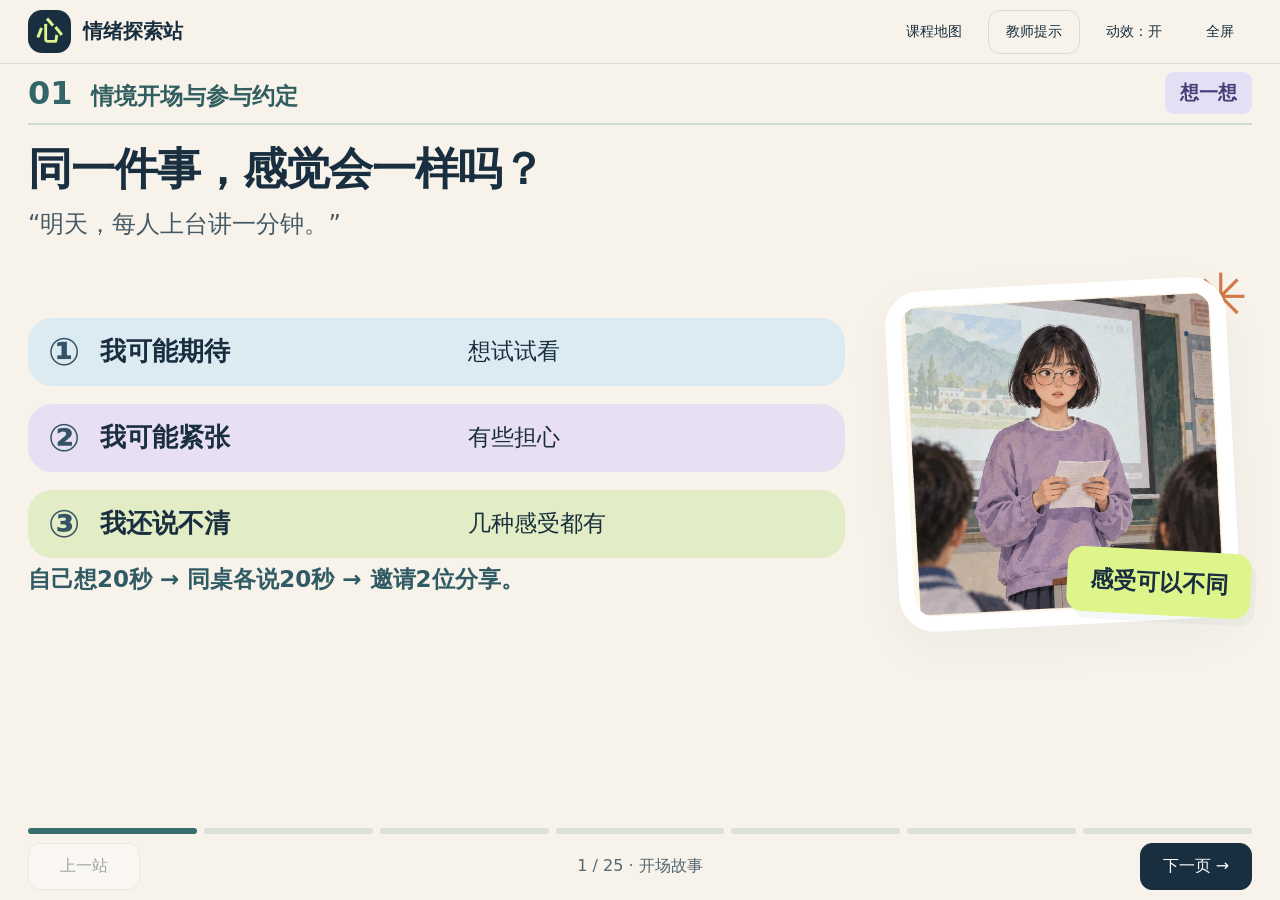
==== commit c746c865: "Reorganize 50-minute class around repeated student practice and method cards" ====
--- a/index.html
+++ b/index.html
@@ -1 +1 @@
-<!doctype html><html lang="zh-CN"><head><meta charset="utf-8"><meta name="viewport" content="width=device-width,initial-scale=1"><meta name="theme-color" content="#192f40"><meta name="description" content="面向初中生的50分钟情绪互动课堂。用校园故事理解情绪，练习缓冲、行动与求助。"><title>情绪探索站 · 和情绪相处</title><link rel="icon" type="image/svg+xml" href="data:image/svg+xml,%3Csvg xmlns='http://www.w3.org/2000/svg' viewBox='0 0 40 40'%3E%3Crect width='40' height='40' rx='12' fill='%23192f40'/%3E%3Cpath d='M10 23q10-18 20 0M12 28h16' fill='none' stroke='%23ddf58b' stroke-width='4' stroke-linecap='round'/%3E%3C/svg%3E"><link rel="stylesheet" href="style.css"></head><body><a class="skip" href="#main">跳到课堂内容</a><header class="topbar"><a class="brand" href="#" aria-label="回到第一站"><span class="brand-mark">心</span><span>情绪探索站</span></a><div class="tools"><button id="contentsBtn">课程地图</button><button id="teacherBtn">教师提示</button><button id="motionBtn" aria-pressed="true">动效：开</button><button id="fullBtn" title="切换全屏">全屏</button></div></header><main id="main" tabindex="-1"></main><footer class="journey"><div id="progress" aria-label="课程进度"></div><div class="journey-row"><button id="prev" class="nav-btn">上一站</button><span id="stepLabel"></span><button id="next" class="nav-btn primary">下一站 <span aria-hidden="true">→</span></button></div></footer><dialog id="mapDialog"><div class="dialog-head"><h2>今天的路线</h2><button data-close="mapDialog" aria-label="关闭课程地图">关闭</button></div><p>一起探索 50 分钟。不用记住所有术语，带走一个能用的方法。</p><div id="mapItems"></div></dialog><dialog id="teacherDialog"><div class="dialog-head"><h2>教师提示</h2><button data-close="teacherDialog" aria-label="关闭教师提示">关闭</button></div><div id="teacherContent"></div></dialog><script src="app.js"></script></body></html>
+<!doctype html><html lang="zh-CN"><head><meta charset="utf-8"><meta name="viewport" content="width=device-width,initial-scale=1"><meta name="theme-color" content="#192f40"><meta name="description" content="面向初中生的50分钟情绪互动课堂。用校园故事理解情绪，练习缓冲、行动与求助。"><title>情绪探索站 · 和情绪相处</title><link rel="icon" type="image/svg+xml" href="data:image/svg+xml,%3Csvg xmlns='http://www.w3.org/2000/svg' viewBox='0 0 40 40'%3E%3Crect width='40' height='40' rx='12' fill='%23192f40'/%3E%3Cpath d='M10 23q10-18 20 0M12 28h16' fill='none' stroke='%23ddf58b' stroke-width='4' stroke-linecap='round'/%3E%3C/svg%3E"><link rel="stylesheet" href="style.css"><link rel="stylesheet" href="teaching.css?v=20260915-focus"><link rel="stylesheet" href="workshop.css?v=practice-20260915"></head><body><a class="skip" href="#main">跳到课堂内容</a><header class="topbar"><a class="brand" href="#" aria-label="回到第一站"><span class="brand-mark">心</span><span>情绪探索站</span></a><div class="tools"><button id="contentsBtn">课程地图</button><button id="teacherBtn">教师提示</button><button id="motionBtn" aria-pressed="true">动效：开</button><button id="fullBtn" title="切换全屏">全屏</button></div></header><main id="main" tabindex="-1"></main><footer class="journey"><div id="progress" aria-label="课程进度"></div><div class="journey-row"><button id="prev" class="nav-btn">上一站</button><span id="stepLabel"></span><button id="next" class="nav-btn primary">下一站 <span aria-hidden="true">→</span></button></div></footer><dialog id="mapDialog"><div class="dialog-head"><h2>今天的路线</h2><button data-close="mapDialog" aria-label="关闭课程地图">关闭</button></div><p>一起探索 50 分钟。不用记住所有术语，带走一个能用的方法。</p><div id="mapItems"></div></dialog><dialog id="teacherDialog"><div class="dialog-head"><h2>教师提示</h2><button data-close="teacherDialog" aria-label="关闭教师提示">关闭</button></div><div id="teacherContent"></div></dialog><script src="app.js?v=voice-20260915"></script><script src="teaching.js?v=20260915-focus"></script><script src="workshop.js?v=practice-20260915"></script></body></html>
--- a/teaching.css
+++ b/teaching.css
@@ -0,0 +1,18 @@
+/* Classroom diagrams: blue = observation, purple = interpretation, green = action. */
+.teaching-heading{margin:12px 0 22px}.teaching-heading h1{font-size:clamp(32px,3.4vw,48px);line-height:1.2;margin:0 0 12px}.teaching-heading p{font-size:24px;margin:0;color:#455b67;line-height:1.45}.teaching-takeaway{font-size:24px;line-height:1.45;padding:15px 22px;border-left:6px solid #517275;background:#e8edce;border-radius:0 14px 14px 0;margin:20px 0 6px;color:#192f40}
+.emotion-palette{display:grid;grid-template-columns:repeat(3,1fr);gap:14px}.emotion-word{display:flex;align-items:center;gap:20px;padding:18px 22px;border-radius:20px;background:#e3e9f0}.emotion-word>span{font-size:42px;width:52px;text-align:center;color:#193d4b}.emotion-word h2{font-size:28px;margin:0 0 4px}.emotion-word p{font-size:21px;margin:0}.tone-0,.tone-3{background:#f3dfb8}.tone-1,.tone-4{background:#dce9ed}.tone-2,.tone-5{background:#e6e0f1}.intensity-scale{margin-top:18px;padding:16px 22px;background:white;border-radius:20px}.intensity-scale h2{font-size:25px;margin:0 0 12px}.intensity-stops{display:flex;gap:0;border-top:8px solid #436977}.intensity-stops span{flex:1;padding:13px 12px 0;font-size:21px}.intensity-stops b{display:block;font-size:24px;margin-bottom:4px}.intensity-stops span+span{border-left:2px solid #d1dce0}
+.emotion-jobs{border-radius:20px;overflow:hidden;background:white}.jobs-head,.emotion-jobs article{display:grid;grid-template-columns:.7fr 1.4fr 1.4fr;align-items:center;gap:16px;padding:16px 22px}.jobs-head{background:#203b4c;color:white;font-size:23px;font-weight:700}.emotion-jobs article+article{border-top:1px solid #d6dfe3}.emotion-jobs article:nth-child(odd){background:#f1f4f2}.emotion-jobs h2{font-size:25px;margin:0;display:flex;gap:15px;align-items:center}.emotion-jobs h2 span{font-size:29px}.emotion-jobs p{font-size:23px;line-height:1.4;margin:0}
+.body-board{display:grid;grid-template-columns:1fr 1.25fr;gap:36px;align-items:center}.body-diagram{position:relative;background:#e3ecec;border-radius:24px;height:335px}.body-diagram svg{display:block;width:100%;height:100%}.body-label{position:absolute;font-weight:700;font-size:23px;background:white;padding:5px 9px;border-radius:9px}.shoulder{top:13%;left:2%}.heart{top:22%;right:1%}.stomach{top:54%;right:0}.palm{top:74%;left:1%}.signal-questions{display:grid;gap:14px}.signal-questions article{border-left:5px solid #638b96;padding:4px 0 6px 20px}.signal-questions span{font-size:21px;color:#476673;font-weight:700}.signal-questions h2{font-size:27px;line-height:1.4;margin:6px 0}
+.teaching-comic,.expression-steps,.support-map,.bridge-steps{display:grid;grid-template-columns:repeat(3,1fr);gap:18px}.comic-panel{border-radius:22px;padding:20px;overflow:hidden;min-width:0}.fact-panel{background:#dfeaf0}.thought-panel{background:#e8e2f2}.action-panel{background:#e4edc9}.panel-number,.expression-steps article>span{font-size:21px;font-weight:750}.comic-panel img{width:100%;height:150px;object-fit:cover;object-position:50% 42%;border-radius:13px;margin:15px 0 8px}.comic-panel h2{font-size:27px;line-height:1.35;margin:12px 0 10px}.comic-panel p{font-size:22px;line-height:1.4;margin:0}.thought-cloud{background:white;border-radius:22px 22px 22px 4px;margin-top:20px;padding:17px 15px}.thought-cloud b{display:block;font-size:25px;line-height:1.4}.thought-cloud span{display:block;font-size:21px;margin-top:8px}.thought-cloud.alternative{background:#f9fbef}.comic-dialogue{padding:20px 0 8px;display:grid;gap:18px}.comic-dialogue span{font-size:25px;line-height:1.4;background:white;border-radius:18px;padding:18px}.comic-dialogue span+span{font-size:23px;background:#294956;color:white}
+.expression-steps article{padding:25px 22px;border-radius:22px}.expression-steps h2{font-size:29px;line-height:1.65;margin:26px 0 20px}.expression-steps p{font-size:22px;line-height:1.5;margin:0}.support-map article{padding:22px;border-radius:22px;background:#e1ebec}.support-map article:nth-child(2){background:#e8e2f2}.support-map article:nth-child(3){background:#e4edc9}.map-symbol{font-size:42px;display:block;height:50px}.support-map h2{font-size:29px;margin:12px 0}.support-map p{font-size:24px;line-height:1.7;margin:0}.support-urgent{background:#f2dfca;border-left:6px solid #986637;padding:17px 22px;font-size:23px;line-height:1.5;margin:22px 0 0;border-radius:0 14px 14px 0}.bridge-steps article{padding:25px;border-radius:22px;background:#e1ebec}.bridge-steps article:nth-child(2){background:#e8e2f2}.bridge-steps article:nth-child(3){background:#e4edc9}.bridge-steps article>span{font-size:25px;font-weight:700}.bridge-steps h2{font-size:29px;line-height:1.4;margin:25px 0 18px}.bridge-steps p{font-size:24px;line-height:1.6;margin:0}
+.expression-practice{display:grid;grid-template-columns:1.2fr 1fr;gap:26px;align-items:stretch}.practice-story{background:#e8e2f2;padding:20px 25px;border-radius:20px}.practice-story>span{font-size:20px;font-weight:700}.practice-story h2{font-size:28px;line-height:1.5;margin:8px 0 0}.speaking-frame{display:grid;gap:10px;margin-top:15px}.speaking-frame p{font-size:25px;background:white;border-radius:12px;padding:12px 16px;margin:0}.speaking-frame b{font-size:21px;color:#315f6f;margin-right:15px}.listener-task{font-size:24px;margin:16px 0 0}.expression-practice .practice-panel{padding:22px}.expression-practice .timer-face{width:150px;height:150px;margin:15px auto}.expression-practice #clock{font-size:46px}.expression-practice .timer-prompt{font-size:25px;min-height:64px;margin:20px 0}.expression-practice .timer-buttons{margin:18px 0}.teaching-note{background:#edf2dc;padding:18px;border-radius:16px}
+@keyframes teaching-enter{from{opacity:.3;transform:translateY(8px)}to{opacity:1;transform:none}}body:not(.still) .emotion-word,body:not(.still) .comic-panel,body:not(.still) .support-map article{animation:teaching-enter .4s ease-out both}.emotion-word:nth-child(2),.comic-panel:nth-child(2),.support-map article:nth-child(2){animation-delay:.08s!important}.emotion-word:nth-child(3),.comic-panel:nth-child(3),.support-map article:nth-child(3){animation-delay:.16s!important}
+@media(max-width:899px){.teaching-heading h1{font-size:32px}.teaching-heading p,.teaching-takeaway{font-size:21px}.emotion-palette{grid-template-columns:repeat(2,1fr);gap:10px}.emotion-word{padding:14px 12px;gap:9px}.emotion-word>span{font-size:32px;width:30px}.emotion-word h2{font-size:24px}.emotion-word p{font-size:18px}.intensity-scale{padding:15px}.intensity-stops span{font-size:17px;padding:10px 7px 0}.intensity-stops b{font-size:20px}.jobs-head{display:none}.emotion-jobs article{grid-template-columns:1fr;gap:8px;padding:20px}.emotion-jobs p{font-size:21px}.emotion-jobs article p:last-child:before{content:'可以试试：';font-weight:700}.body-board,.teaching-comic,.expression-steps,.support-map,.bridge-steps,.expression-practice{grid-template-columns:1fr;gap:16px}.body-diagram{height:340px}.signal-questions h2{font-size:24px}.body-label{font-size:20px}.comic-panel img{height:190px}.expression-steps h2{margin:16px 0;font-size:27px}.support-map p,.bridge-steps p{font-size:22px}.support-urgent{font-size:21px}.expression-practice .practice-panel{min-height:0}.teaching-heading{margin-top:20px}}
+@media(prefers-reduced-motion:reduce){.emotion-word,.comic-panel,.support-map article{animation:none!important}}
+
+/* User-marked classroom key phrases: weight + contrasting fill, not colour alone. */
+.focus-key{font:inherit;font-weight:800;padding:0 .12em;border-radius:.15em;-webkit-box-decoration-break:clone;box-decoration-break:clone;line-height:inherit}
+.focus-blue{color:#164d70;background:#d9edf9}.focus-purple{color:#593280;background:#ece0fa}.focus-orange{color:#7d3b0e;background:#ffe5c4}.focus-green{color:#205b36;background:#dcf0ce}
+.review-poster .focus-blue{color:#123f5c;background:#c9ecff}.review-poster .focus-orange{color:#603008;background:#ffdfa7}.review-poster .focus-purple{color:#492769;background:#e9d7ff}
+.emotion-jobs article:nth-of-type(1) h2{color:#70430d}.emotion-jobs article:nth-of-type(2) h2{color:#963c20}.emotion-jobs article:nth-of-type(3) h2{color:#315da0}.emotion-jobs article:nth-of-type(4) h2{color:#24603a}
+.emotion-jobs article h2{font-weight:850}.emotion-jobs article h2 span{color:inherit}
--- a/workshop.css
+++ b/workshop.css
@@ -0,0 +1,3 @@
+.work-section-number{font-size:32px;margin-right:10px;color:#326468}.workshop-screen>.section-bar{margin-bottom:18px}.work-cards{display:grid;grid-template-columns:repeat(3,1fr);gap:18px}.work-cards article,.work-role-grid section{border-radius:24px;padding:26px;min-width:0}.work-tone-0{background:#dceaf1}.work-tone-1{background:#e8e0f2}.work-tone-2{background:#e2edc5}.work-symbol{font-size:38px;font-weight:800;color:#355366}.work-cards h2,.work-role-grid h2{font-size:30px;line-height:1.35;margin:16px 0}.work-cards p,.work-role-grid p{font-size:26px;line-height:1.55;margin:12px 0}.work-hero{display:grid;grid-template-columns:1.4fr .65fr;gap:28px;align-items:center}.work-hero .work-cards{grid-template-columns:1fr}.work-hero .work-cards article{padding:12px 20px;display:grid;grid-template-columns:40px 1fr 1fr;align-items:center;gap:12px}.work-hero h2{font-size:26px;margin:4px 0}.work-hero p{font-size:23px;margin:4px 0}.work-hero .scene-art{max-width:350px}.work-instruction{font-size:25px;line-height:1.55;font-weight:700;color:#315b64;margin:22px 0 0}.work-role-grid{display:grid;grid-template-columns:1fr 1fr;gap:22px}.round-clock{display:flex;gap:16px;align-items:center;flex-wrap:wrap;background:#1d3d4a;color:white;border-radius:20px;padding:20px 26px;margin-top:20px}.round-clock strong{font-size:44px;color:#e1f38b;min-width:130px}.round-clock button{font-size:23px;background:#f9f7f0;color:#193342}.round-clock button.primary{background:#e1f38b}.round-clock span{font-size:19px}.work-practice{display:grid;grid-template-columns:1.1fr 1fr;gap:32px;align-items:center}.work-practice .practice-panel{padding:22px}.work-practice .timer-face{height:145px;width:145px;margin:12px auto}.work-practice #clock{font-size:48px}.work-practice .timer-prompt{font-size:25px;min-height:56px;margin:14px 0}.work-practice .timer-buttons{margin:14px 0}.work-practice .scene-art{max-width:300px;margin:auto}.work-practice section>p{font-size:24px}.method-card{display:grid;gap:17px}.method-card label{display:grid;grid-template-columns:1fr 1.3fr;align-items:center;gap:18px;padding:18px 24px;border-radius:20px;background:#dceaf1}.method-card label:nth-child(2){background:#e8e0f2}.method-card label:nth-child(3){background:#e2edc5}.method-card span{font-size:26px;font-weight:750;line-height:1.4}.method-card textarea{font:inherit;font-size:25px;border:2px solid #66818d;border-radius:12px;padding:12px;background:white;color:#192f40;resize:vertical;min-height:60px;max-height:150px;min-width:0;width:100%;box-sizing:border-box}.method-card textarea::placeholder{font-size:17px}.method-actions{display:flex;gap:15px;align-items:center;flex-wrap:wrap;margin-top:20px}.method-actions span{font-size:18px;color:#526674}.workshop-screen .teaching-takeaway{margin-top:18px}.workshop-screen .cartoon-theater{margin-top:18px}
+@media(max-width:899px){.work-cards,.work-role-grid,.work-hero,.work-practice{grid-template-columns:1fr}.work-cards article,.work-role-grid section{padding:20px}.work-cards p,.work-role-grid p{font-size:23px}.work-cards h2{font-size:27px}.work-hero .work-cards article{grid-template-columns:32px 1fr}.work-hero .work-cards article p{grid-column:2}.work-hero .scene-art{display:none}.work-section-number{font-size:25px}.method-card label{grid-template-columns:1fr;padding:17px}.method-card span{font-size:23px}.round-clock{gap:10px;padding:18px}.round-clock strong{font-size:38px}.work-practice .scene-art{max-width:230px}.work-instruction{font-size:22px}}
+@media print{body.method-print>*{display:none!important}body.method-print #main{display:block!important;position:static!important;height:auto!important;overflow:visible!important}body.method-print .screen-content{position:static!important;transform:none!important;width:100%!important}body.method-print .section-bar,body.method-print .method-actions,body.method-print .teaching-takeaway{display:none!important}body.method-print .method-card textarea{max-height:none;min-height:90px}body.method-print{background:white!important}}
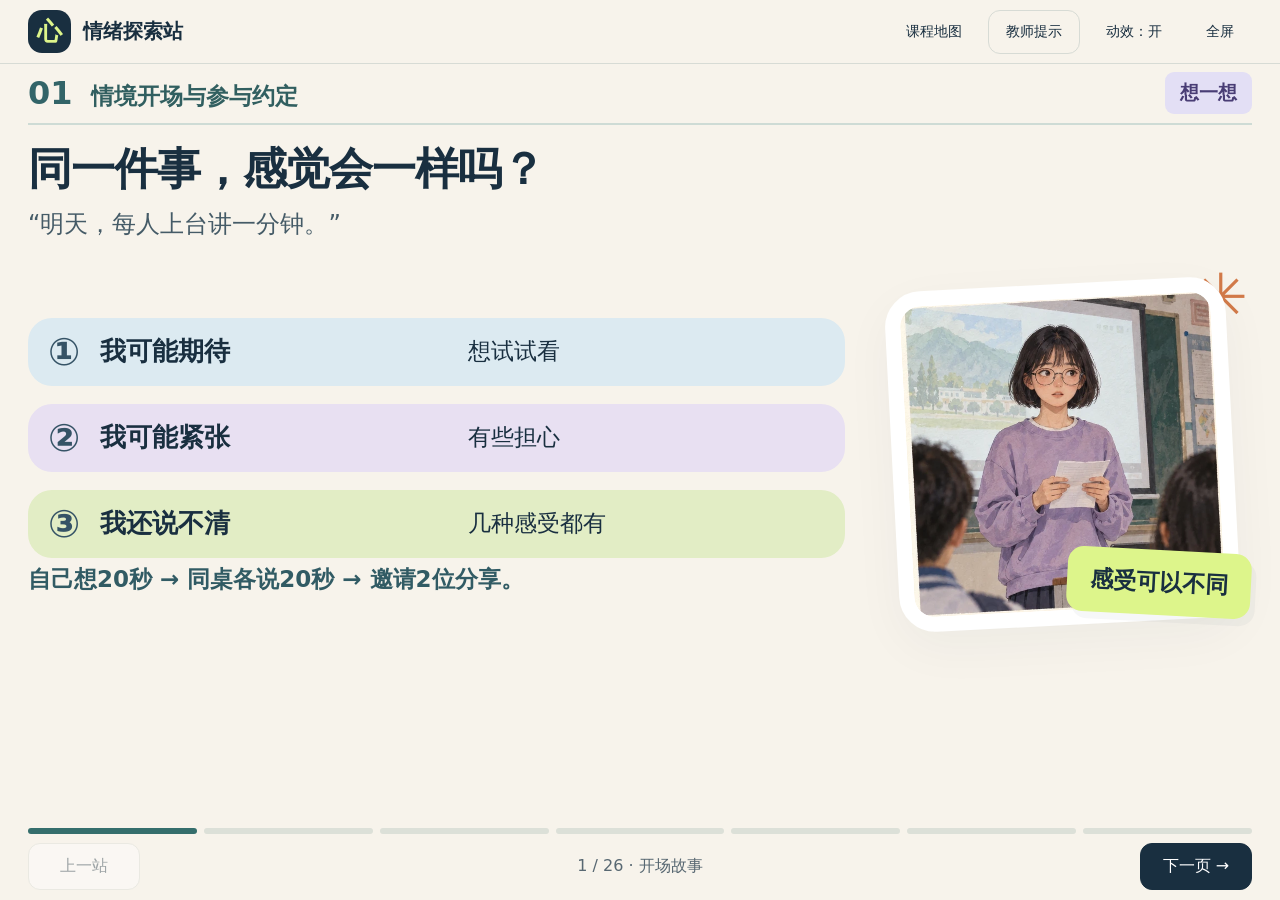
==== commit dd3df441: "Add offline classroom AI expression practice with local inference" ====
--- a/index.html
+++ b/index.html
@@ -1 +1 @@
-<!doctype html><html lang="zh-CN"><head><meta charset="utf-8"><meta name="viewport" content="width=device-width,initial-scale=1"><meta name="theme-color" content="#192f40"><meta name="description" content="面向初中生的50分钟情绪互动课堂。用校园故事理解情绪，练习缓冲、行动与求助。"><title>情绪探索站 · 和情绪相处</title><link rel="icon" type="image/svg+xml" href="data:image/svg+xml,%3Csvg xmlns='http://www.w3.org/2000/svg' viewBox='0 0 40 40'%3E%3Crect width='40' height='40' rx='12' fill='%23192f40'/%3E%3Cpath d='M10 23q10-18 20 0M12 28h16' fill='none' stroke='%23ddf58b' stroke-width='4' stroke-linecap='round'/%3E%3C/svg%3E"><link rel="stylesheet" href="style.css"><link rel="stylesheet" href="teaching.css?v=20260915-focus"><link rel="stylesheet" href="workshop.css?v=practice-20260915"></head><body><a class="skip" href="#main">跳到课堂内容</a><header class="topbar"><a class="brand" href="#" aria-label="回到第一站"><span class="brand-mark">心</span><span>情绪探索站</span></a><div class="tools"><button id="contentsBtn">课程地图</button><button id="teacherBtn">教师提示</button><button id="motionBtn" aria-pressed="true">动效：开</button><button id="fullBtn" title="切换全屏">全屏</button></div></header><main id="main" tabindex="-1"></main><footer class="journey"><div id="progress" aria-label="课程进度"></div><div class="journey-row"><button id="prev" class="nav-btn">上一站</button><span id="stepLabel"></span><button id="next" class="nav-btn primary">下一站 <span aria-hidden="true">→</span></button></div></footer><dialog id="mapDialog"><div class="dialog-head"><h2>今天的路线</h2><button data-close="mapDialog" aria-label="关闭课程地图">关闭</button></div><p>一起探索 50 分钟。不用记住所有术语，带走一个能用的方法。</p><div id="mapItems"></div></dialog><dialog id="teacherDialog"><div class="dialog-head"><h2>教师提示</h2><button data-close="teacherDialog" aria-label="关闭教师提示">关闭</button></div><div id="teacherContent"></div></dialog><script src="app.js?v=voice-20260915"></script><script src="teaching.js?v=20260915-focus"></script><script src="workshop.js?v=practice-20260915"></script></body></html>
+<!doctype html><html lang="zh-CN"><head><meta charset="utf-8"><meta name="viewport" content="width=device-width,initial-scale=1"><meta name="theme-color" content="#192f40"><meta name="description" content="面向初中生的50分钟情绪互动课堂。用校园故事理解情绪，练习缓冲、行动与求助。"><title>情绪探索站 · 和情绪相处</title><link rel="icon" type="image/svg+xml" href="data:image/svg+xml,%3Csvg xmlns='http://www.w3.org/2000/svg' viewBox='0 0 40 40'%3E%3Crect width='40' height='40' rx='12' fill='%23192f40'/%3E%3Cpath d='M10 23q10-18 20 0M12 28h16' fill='none' stroke='%23ddf58b' stroke-width='4' stroke-linecap='round'/%3E%3C/svg%3E"><link rel="stylesheet" href="style.css"><link rel="stylesheet" href="teaching.css?v=20260915-focus"><link rel="stylesheet" href="workshop.css?v=practice-20260915"><link rel="stylesheet" href="agent.css?v=offline-ai-20260915"></head><body><a class="skip" href="#main">跳到课堂内容</a><header class="topbar"><a class="brand" href="#" aria-label="回到第一站"><span class="brand-mark">心</span><span>情绪探索站</span></a><div class="tools"><button id="contentsBtn">课程地图</button><button id="teacherBtn">教师提示</button><button id="motionBtn" aria-pressed="true">动效：开</button><button id="fullBtn" title="切换全屏">全屏</button></div></header><main id="main" tabindex="-1"></main><footer class="journey"><div id="progress" aria-label="课程进度"></div><div class="journey-row"><button id="prev" class="nav-btn">上一站</button><span id="stepLabel"></span><button id="next" class="nav-btn primary">下一站 <span aria-hidden="true">→</span></button></div></footer><dialog id="mapDialog"><div class="dialog-head"><h2>今天的路线</h2><button data-close="mapDialog" aria-label="关闭课程地图">关闭</button></div><p>一起探索 50 分钟。不用记住所有术语，带走一个能用的方法。</p><div id="mapItems"></div></dialog><dialog id="teacherDialog"><div class="dialog-head"><h2>教师提示</h2><button data-close="teacherDialog" aria-label="关闭教师提示">关闭</button></div><div id="teacherContent"></div></dialog><script src="app.js?v=voice-20260915"></script><script src="teaching.js?v=20260915-focus"></script><script src="workshop.js?v=practice-20260915"></script><script src="agent.js?v=offline-ai-20260915"></script></body></html>
--- a/agent.css
+++ b/agent.css
@@ -0,0 +1 @@
+.agent-grid{display:grid;grid-template-columns:.78fr 1.22fr;gap:24px;align-items:start}.agent-story{background:#e5e0f1;border-radius:22px;padding:25px}.agent-story h2{font-size:30px;line-height:1.4;margin:14px 0}.agent-story p{font-size:22px;line-height:1.5}.agent-badge{font-weight:800;color:#583e80}.agent-panel{background:#fff;border:2px solid #d7e1df;border-radius:22px;padding:22px}.agent-status{font-size:19px;color:#355c55;margin:0 0 12px}.agent-response{font-size:27px;line-height:1.55;min-height:110px;background:#edf3e3;padding:18px;border-radius:14px;margin:12px 0;white-space:pre-wrap}.agent-panel label{font-size:21px;font-weight:700;display:block}.agent-panel textarea{display:block;width:100%;font:inherit;font-size:24px;line-height:1.4;color:#192f40;background:#faf9f3;border:2px solid #6d8d94;border-radius:12px;padding:12px;margin:9px 0;min-height:90px;resize:vertical}.agent-actions{display:flex;gap:10px;flex-wrap:wrap}.agent-actions button{font-size:21px;padding:12px 17px}.agent-actions button:first-child{background:#193f49;color:#fff}.agent-review{display:flex;gap:12px;margin:18px 0 0;flex-wrap:wrap}.agent-review span{font-size:22px;font-weight:700;padding:10px 16px;border-radius:12px;background:#e5dcf4}.agent-review span:nth-child(2){background:#dbedf3}.agent-review span:nth-child(3){background:#e7efbf}.agent-caution{font-size:20px;line-height:1.45;margin-top:16px}.agent-panel button:disabled{opacity:.55;cursor:not-allowed}@media(max-width:899px){.agent-grid{grid-template-columns:1fr}.agent-story h2{font-size:26px}.agent-response{font-size:23px}}
